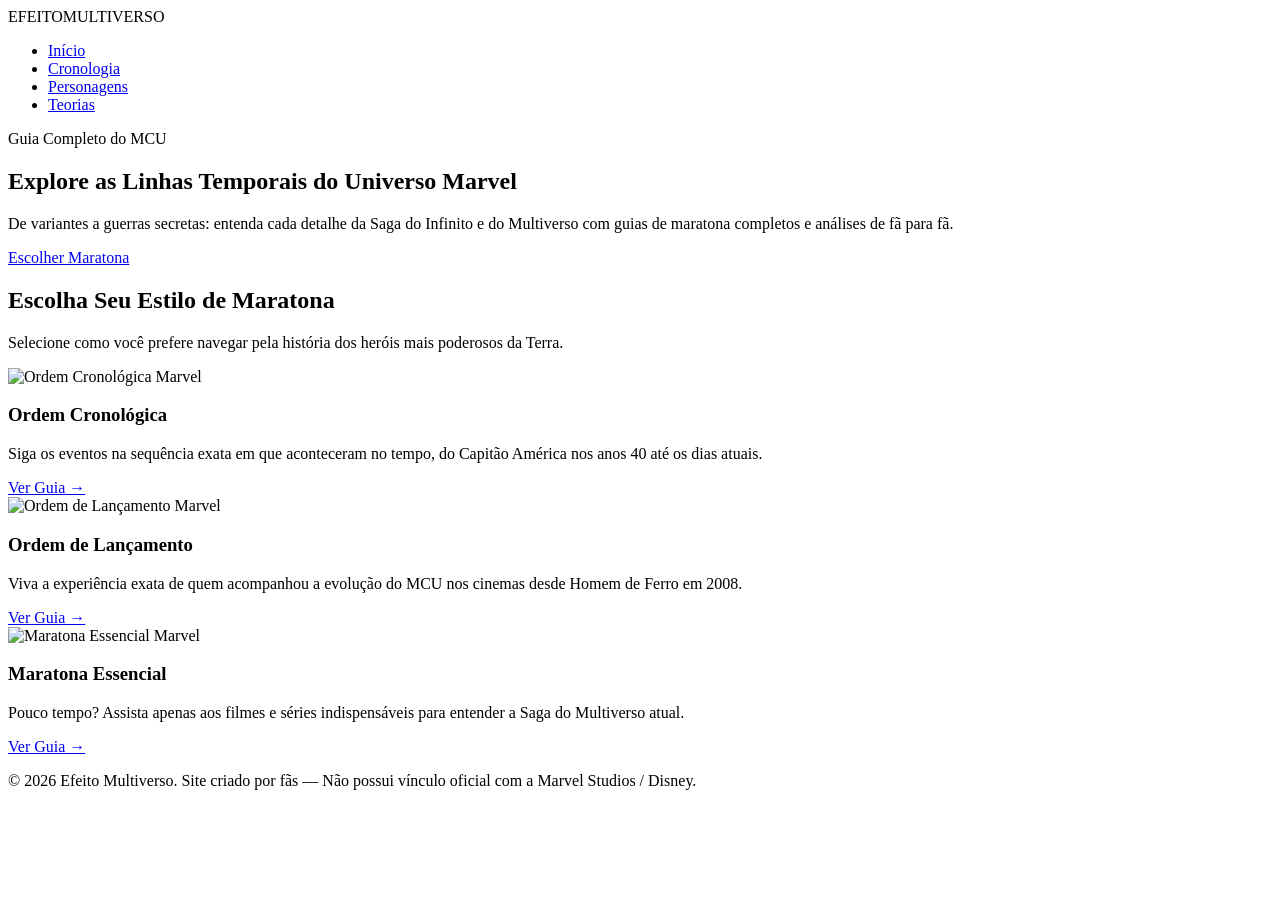
==== index.html @ 7e807985 "confirma" ====
<!DOCTYPE html>
<html lang="pt-BR">
<head>
  <meta charset="UTF-8">
  <meta name="viewport" content="width=device-width, initial-scale=1.0">
  <title>Efeito Multiverso | O Seu Guia do MCU</title>
  <link rel="stylesheet" href="css/style.css">
  <!-- Fonte do Google Fonts (Inter e Orbitron para um ar de Multiverso/Sci-Fi) -->
  <link rel="preconnect" href="https://fonts.googleapis.com">
  <link rel="preconnect" href="https://fonts.gstatic.com" crossorigin>
  <link href="https://fonts.googleapis.com/css2?family=Inter:wght@400;600;800&family=Orbitron:wght@700;900&display=swap" rel="stylesheet">
</head>
<body>

  <!-- NAVEGAÇÃO -->
  <header class="navbar">
    <div class="logo">
      <span>EFEITO</span>MULTIVERSO
    </div>
    <nav>
      <ul class="nav-links">
        <li><a href="index.html" class="active">Início</a></li>
        <li><a href="cronologia.html">Cronologia</a></li>
        <li><a href="personagens.html">Personagens</a></li>
        <li><a href="teorias.html">Teorias</a></li>
      </ul>
    </nav>
  </header>

  <!-- BANNER PRINCIPAL (HERO) -->
  <section class="hero">
    <div class="hero-content">
      <span class="badge">Guia Completo do MCU</span>
      <h1>Explore as Linhas Temporais do Universo Marvel</h1>
      <p>
        De variantes a guerras secretas: entenda cada detalhe da Saga do Infinito e do Multiverso com guias de maratona completos e análises de fã para fã.
      </p>
      <a href="#maratonas" class="btn-primary">Escolher Maratona</a>
    </div>
  </section>

  <!-- SEÇÃO DE MARATONAS (DESTAQUE) -->
  <section id="maratonas" class="maratonas-section">
    <div class="section-header">
      <h2>Escolha Seu Estilo de Maratona</h2>
      <p>Selecione como você prefere navegar pela história dos heróis mais poderosos da Terra.</p>
    </div>

    <div class="cards-grid">
      <!-- Card 1: Ordem Cronológica -->
      <div class="card">
        <div class="card-img-wrapper">
          <!-- Subsitua o caminho da imagem quando tiver suas fotos -->
          <img src="assets/images/ordem-cronologica.jpg" alt="Ordem Cronológica Marvel">
        </div>
        <div class="card-body">
          <h3>Ordem Cronológica</h3>
          <p>Siga os eventos na sequência exata em que aconteceram no tempo, do Capitão América nos anos 40 até os dias atuais.</p>
          <a href="cronologia.html?modo=cronologica" class="card-btn">Ver Guia →</a>
        </div>
      </div>

      <!-- Card 2: Ordem de Lançamento -->
      <div class="card">
        <div class="card-img-wrapper">
          <img src="assets/images/ordem-lancamento.jpg" alt="Ordem de Lançamento Marvel">
        </div>
        <div class="card-body">
          <h3>Ordem de Lançamento</h3>
          <p>Viva a experiência exata de quem acompanhou a evolução do MCU nos cinemas desde Homem de Ferro em 2008.</p>
          <a href="cronologia.html?modo=lancamento" class="card-btn">Ver Guia →</a>
        </div>
      </div>

      <!-- Card 3: Maratona Rápida / Essenciais -->
      <div class="card">
        <div class="card-img-wrapper">
          <img src="assets/images/maratona-rapida.jpg" alt="Maratona Essencial Marvel">
        </div>
        <div class="card-body">
          <h3>Maratona Essencial</h3>
          <p>Pouco tempo? Assista apenas aos filmes e séries indispensáveis para entender a Saga do Multiverso atual.</p>
          <a href="cronologia.html?modo=essencial" class="card-btn">Ver Guia →</a>
        </div>
      </div>
    </div>
  </section>

  <!-- RODAPÉ -->
  <footer>
    <p>&copy; 2026 Efeito Multiverso. Site criado por fãs — Não possui vínculo oficial com a Marvel Studios / Disney.</p>
  </footer>

  <script src="js/script.js"></script>
</body>
</html>
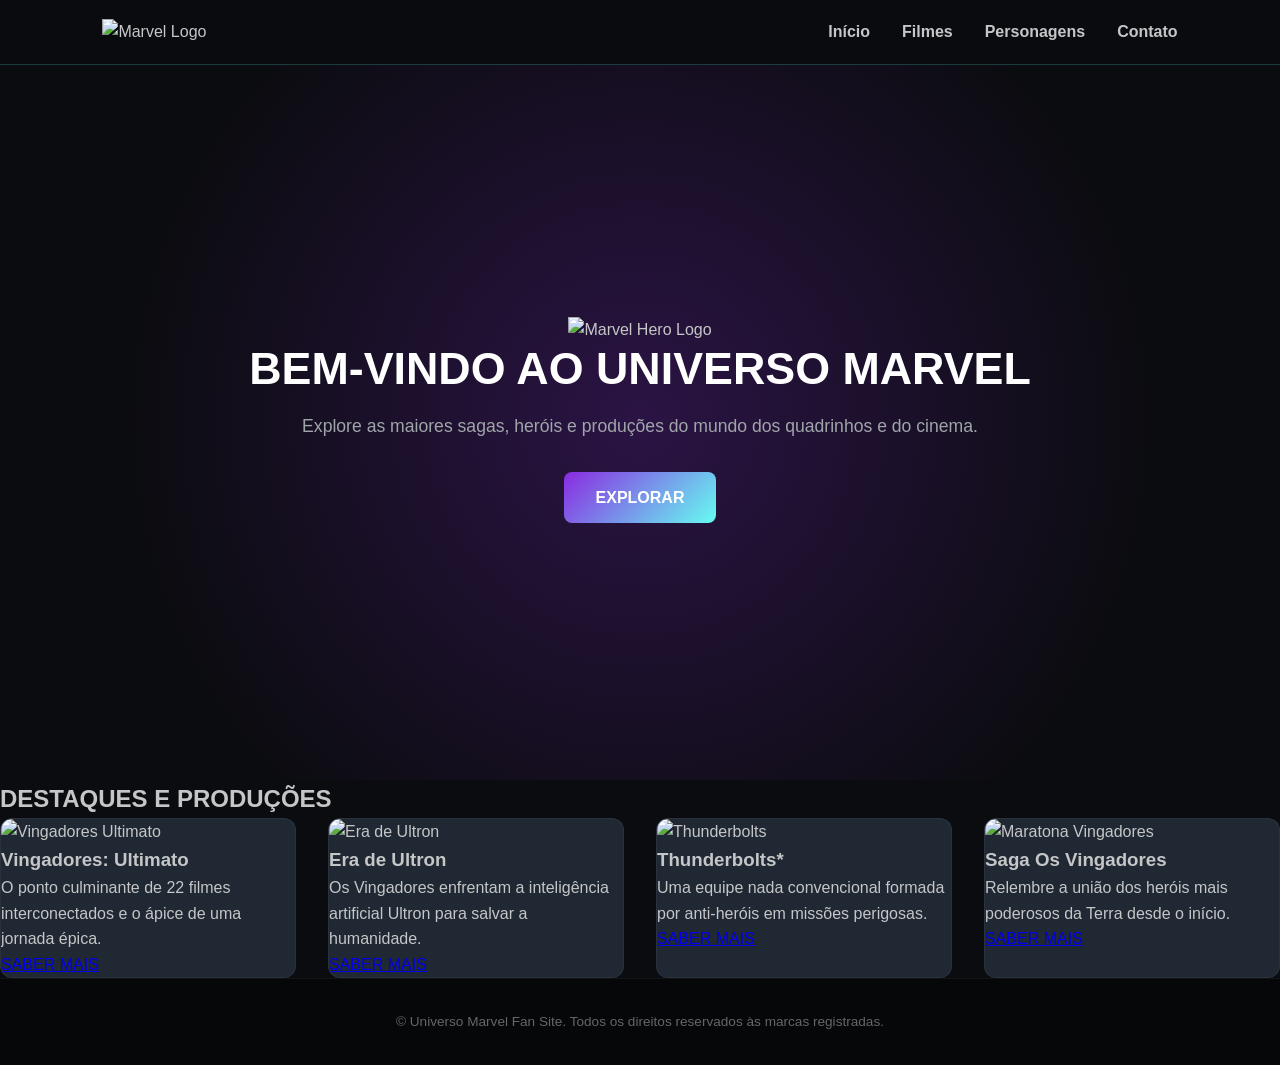
==== commit dfc5c590: "Update index.html" ====
--- a/index.html
+++ b/index.html
@@ -3,94 +3,103 @@
 <head>
   <meta charset="UTF-8">
   <meta name="viewport" content="width=device-width, initial-scale=1.0">
-  <title>Efeito Multiverso | O Seu Guia do MCU</title>
-  <link rel="stylesheet" href="css/style.css">
-  <!-- Fonte do Google Fonts (Inter e Orbitron para um ar de Multiverso/Sci-Fi) -->
+  <title>Universo Marvel</title>
+  <link rel="stylesheet" href="style.css">
+  <!-- Fonte Roboto para visual moderno -->
   <link rel="preconnect" href="https://fonts.googleapis.com">
   <link rel="preconnect" href="https://fonts.gstatic.com" crossorigin>
-  <link href="https://fonts.googleapis.com/css2?family=Inter:wght@400;600;800&family=Orbitron:wght@700;900&display=swap" rel="stylesheet">
+  <link href="https://fonts.googleapis.com/css2?family=Roboto:ital,wght@0,400;0,700;0,900;1,900&display=swap" rel="stylesheet">
 </head>
 <body>
 
-  <!-- NAVEGAÇÃO -->
+  <!-- HEADER / NAVBAR -->
   <header class="navbar">
-    <div class="logo">
-      <span>EFEITO</span>MULTIVERSO
+    <div class="logo-container">
+      <img src="https://upload.wikimedia.org/wikipedia/commons/b/b9/Marvel_Logo.svg?utm_source=pt.wikipedia.org&utm_campaign=index&utm_content=original" alt="Marvel Logo" class="nav-logo">
     </div>
     <nav>
       <ul class="nav-links">
-        <li><a href="index.html" class="active">Início</a></li>
-        <li><a href="cronologia.html">Cronologia</a></li>
-        <li><a href="personagens.html">Personagens</a></li>
-        <li><a href="teorias.html">Teorias</a></li>
+        <li><a href="#">Início</a></li>
+        <li><a href="#">Filmes</a></li>
+        <li><a href="#">Personagens</a></li>
+        <li><a href="#">Contato</a></li>
       </ul>
     </nav>
   </header>
 
-  <!-- BANNER PRINCIPAL (HERO) -->
+  <!-- HERO SECTION -->
   <section class="hero">
+    <div class="hero-overlay"></div>
     <div class="hero-content">
-      <span class="badge">Guia Completo do MCU</span>
-      <h1>Explore as Linhas Temporais do Universo Marvel</h1>
-      <p>
-        De variantes a guerras secretas: entenda cada detalhe da Saga do Infinito e do Multiverso com guias de maratona completos e análises de fã para fã.
-      </p>
-      <a href="#maratonas" class="btn-primary">Escolher Maratona</a>
+      <img src="https://upload.wikimedia.org/wikipedia/commons/b/b9/Marvel_Logo.svg?utm_source=pt.wikipedia.org&utm_campaign=index&utm_content=original" alt="Marvel Hero Logo" class="hero-logo">
+      <h1>BEM-VINDO AO UNIVERSO MARVEL</h1>
+      <p>Explore as maiores sagas, heróis e produções do mundo dos quadrinhos e do cinema.</p>
+      <a href="#destaques" class="btn-primary">EXPLORAR</a>
     </div>
   </section>
 
-  <!-- SEÇÃO DE MARATONAS (DESTAQUE) -->
-  <section id="maratonas" class="maratonas-section">
-    <div class="section-header">
-      <h2>Escolha Seu Estilo de Maratona</h2>
-      <p>Selecione como você prefere navegar pela história dos heróis mais poderosos da Terra.</p>
-    </div>
+  <!-- SEÇÃO DE DESTAQUES (GRID DE CARDS) -->
+  <section id="destaques" class="destaques-section">
+    <h2 class="section-title">DESTAQUES E PRODUÇÕES</h2>
+    <div class="title-underline"></div>
 
     <div class="cards-grid">
-      <!-- Card 1: Ordem Cronológica -->
+
+      <!-- Card 1 -->
       <div class="card">
-        <div class="card-img-wrapper">
-          <!-- Subsitua o caminho da imagem quando tiver suas fotos -->
-          <img src="assets/images/ordem-cronologica.jpg" alt="Ordem Cronológica Marvel">
+        <div class="card-img-container">
+          <img src="https://upload.wikimedia.org/wikipedia/pt/thumb/9/9b/Avengers_Endgame.jpg/250px-Avengers_Endgame.jpg?utm_source=pt.wikipedia.org&utm_campaign=parser&utm_content=thumbnail" alt="Vingadores Ultimato">
         </div>
-        <div class="card-body">
-          <h3>Ordem Cronológica</h3>
-          <p>Siga os eventos na sequência exata em que aconteceram no tempo, do Capitão América nos anos 40 até os dias atuais.</p>
-          <a href="cronologia.html?modo=cronologica" class="card-btn">Ver Guia →</a>
+        <div class="card-content">
+          <h3>Vingadores: Ultimato</h3>
+          <p>O ponto culminante de 22 filmes interconectados e o ápice de uma jornada épica.</p>
+          <a href="#" class="card-link">SABER MAIS</a>
         </div>
       </div>
 
-      <!-- Card 2: Ordem de Lançamento -->
+      <!-- Card 2 -->
       <div class="card">
-        <div class="card-img-wrapper">
-          <img src="assets/images/ordem-lancamento.jpg" alt="Ordem de Lançamento Marvel">
+        <div class="card-img-container">
+          <img src="https://lumiere-a.akamaihd.net/v1/images/au_marvel_theavengers_ageofultron_movie_poster_5705ee77.jpeg?region=3,0,537,578" alt="Era de Ultron">
         </div>
-        <div class="card-body">
-          <h3>Ordem de Lançamento</h3>
-          <p>Viva a experiência exata de quem acompanhou a evolução do MCU nos cinemas desde Homem de Ferro em 2008.</p>
-          <a href="cronologia.html?modo=lancamento" class="card-btn">Ver Guia →</a>
+        <div class="card-content">
+          <h3>Era de Ultron</h3>
+          <p>Os Vingadores enfrentam a inteligência artificial Ultron para salvar a humanidade.</p>
+          <a href="#" class="card-link">SABER MAIS</a>
         </div>
       </div>
 
-      <!-- Card 3: Maratona Rápida / Essenciais -->
+      <!-- Card 3 -->
       <div class="card">
-        <div class="card-img-wrapper">
-          <img src="assets/images/maratona-rapida.jpg" alt="Maratona Essencial Marvel">
+        <div class="card-img-container">
+          <img src="https://rollingstone.com.br/wp-content/uploads/2025/02/os-thunderbolts-substituem-os-vingadores-em-novo-trailer-do-filme-da-marvel.jpg" alt="Thunderbolts">
         </div>
-        <div class="card-body">
-          <h3>Maratona Essencial</h3>
-          <p>Pouco tempo? Assista apenas aos filmes e séries indispensáveis para entender a Saga do Multiverso atual.</p>
-          <a href="cronologia.html?modo=essencial" class="card-btn">Ver Guia →</a>
+        <div class="card-content">
+          <h3>Thunderbolts*</h3>
+          <p>Uma equipe nada convencional formada por anti-heróis em missões perigosas.</p>
+          <a href="#" class="card-link">SABER MAIS</a>
         </div>
       </div>
+
+      <!-- Card 4 -->
+      <div class="card">
+        <div class="card-img-container">
+          <img src="https://www.claro.com.br/files/104379/760x520/e1d6c072c5/banner-blog-mobile-tv-assistir-os-vingadores.png" alt="Maratona Vingadores">
+        </div>
+        <div class="card-content">
+          <h3>Saga Os Vingadores</h3>
+          <p>Relembre a união dos heróis mais poderosos da Terra desde o início.</p>
+          <a href="#" class="card-link">SABER MAIS</a>
+        </div>
+      </div>
+
     </div>
   </section>
 
   <!-- RODAPÉ -->
-  <footer>
-    <p>&copy; 2026 Efeito Multiverso. Site criado por fãs — Não possui vínculo oficial com a Marvel Studios / Disney.</p>
+  <footer class="footer">
+    <p>&copy; Universo Marvel Fan Site. Todos os direitos reservados às marcas registradas.</p>
   </footer>
 
-  <script src="js/script.js"></script>
 </body>
 </html>
--- a/style.css
+++ b/style.css
@@ -0,0 +1,325 @@
+/* RESET BÁSICO E VARIÁVEIS */
+* {
+  margin: 0;
+  padding: 0;
+  box-sizing: border-box;
+}
+
+:root {
+  --bg-dark: #0b0c10;
+  --bg-card: #1f2833;
+  --accent-cyan: #66fcf1;
+  --accent-purple: #8a2be2;
+  --text-light: #ffffff;
+  --text-muted: #c5c6c7;
+}
+
+body {
+  font-family: 'Inter', sans-serif;
+  background-color: var(--bg-dark);
+  color: var(--text-muted);
+  line-height: 1.6;
+}
+
+/* NAVBAR */
+.navbar {
+  display: flex;
+  justify-content: space-between;
+  align-items: center;
+  padding: 1.2rem 8%;
+  background: rgba(11, 12, 16, 0.9);
+  backdrop-filter: blur(10px);
+  position: fixed;
+  top: 0;
+  width: 100%;
+  z-index: 1000;
+  border-bottom: 1px solid rgba(102, 252, 241, 0.2);
+}
+
+.logo {
+  font-family: 'Orbitron', sans-serif;
+  font-size: 1.4rem;
+  font-weight: 900;
+  color: var(--accent-cyan);
+  letter-spacing: 2px;
+}
+
+.logo span {
+  color: var(--accent-purple);
+}
+
+.nav-links {
+  display: flex;
+  list-style: none;
+  gap: 2rem;
+}
+
+.nav-links a {
+  color: var(--text-muted);
+  text-decoration: none;
+  font-weight: 600;
+  transition: color 0.3s;
+}
+
+.nav-links a:hover,
+.nav-links a.active {
+  color: var(--accent-cyan);
+  text-shadow: 0 0 8px rgba(102, 252, 241, 0.6);
+}
+
+/* HERO SECTION */
+.hero {
+  height: 80vh;
+  display: flex;
+  align-items: center;
+  justify-content: center;
+  text-align: center;
+  padding: 0 8%;
+  margin-top: 60px;
+  background: radial-gradient(circle at center, rgba(138, 43, 226, 0.25) 0%, rgba(11, 12, 16, 1) 70%);
+}
+
+.hero-content {
+  max-width: 800px;
+}
+
+.badge {
+  display: inline-block;
+  background: rgba(102, 252, 241, 0.1);
+  color: var(--accent-cyan);
+  padding: 0.4rem 1rem;
+  border-radius: 20px;
+  border: 1px solid var(--accent-cyan);
+  font-size: 0.85rem;
+  margin-bottom: 1.5rem;
+  font-weight: 600;
+}
+
+.hero h1 {
+  font-family: 'Orbitron', sans-serif;
+  font-size: 2.8rem;
+  color: var(--text-light);
+  margin-bottom: 1rem;
+  line-height: 1.2;
+}
+
+.hero p {
+  font-size: 1.1rem;
+  margin-bottom: 2rem;
+  color: #a0a5aa;
+}
+
+.btn-primary {
+  display: inline-block;
+  background: linear-gradient(135deg, var(--accent-purple), var(--accent-cyan));
+  color: var(--text-light);
+  padding: 0.8rem 2rem;
+  border-radius: 8px;
+  text-decoration: none;
+  font-weight: 800;
+  transition: transform 0.3s, box-shadow 0.3s;
+}
+
+.btn-primary:hover {
+  transform: translateY(-3px);
+  box-shadow: 0 0 15px rgba(102, 252, 241, 0.5);
+}
+
+/* SEÇÃO DE MARATONAS E CARDS */
+.maratonas-section, .timeline-section, .characters-section, .teorias-section {
+  padding: 5rem 8%;
+}
+
+.section-header, .page-header {
+  text-align: center;
+  margin-bottom: 3rem;
+}
+
+.page-header {
+  padding-top: 8rem;
+}
+
+.section-header h2, .page-header h1 {
+  font-family: 'Orbitron', sans-serif;
+  font-size: 2.2rem;
+  color: var(--text-light);
+  margin-bottom: 0.5rem;
+}
+
+.cards-grid, .characters-grid {
+  display: grid;
+  grid-template-columns: repeat(auto-fit, minmax(280px, 1fr));
+  gap: 2rem;
+}
+
+.card, .character-card {
+  background-color: var(--bg-card);
+  border-radius: 12px;
+  overflow: hidden;
+  border: 1px solid rgba(255, 255, 255, 0.05);
+  transition: transform 0.3s, border-color 0.3s, box-shadow 0.3s;
+}
+
+.card:hover, .character-card:hover {
+  transform: translateY(-8px);
+  border-color: var(--accent-cyan);
+  box-shadow: 0 10px 25px rgba(102, 252, 241, 0.15);
+}
+
+.card-img-wrapper, .char-img-wrapper {
+  height: 200px;
+  background-color: #121820;
+  overflow: hidden;
+  position: relative;
+}
+
+.card-img-wrapper img, .char-img-wrapper img {
+  width: 100%;
+  height: 100%;
+  object-fit: cover;
+  transition: transform 0.5s;
+}
+
+.card-body, .char-body {
+  padding: 1.5rem;
+}
+
+.card-body h3, .char-body h3 {
+  color: var(--text-light);
+  font-size: 1.3rem;
+  margin-bottom: 0.8rem;
+}
+
+.card-btn {
+  color: var(--accent-cyan);
+  text-decoration: none;
+  font-weight: 600;
+}
+
+/* FILTROS E BUSCA */
+.filter-container {
+  display: flex;
+  justify-content: center;
+  gap: 1rem;
+  flex-wrap: wrap;
+  margin-top: 2rem;
+}
+
+.filter-btn {
+  background: var(--bg-card);
+  color: var(--text-muted);
+  border: 1px solid rgba(255, 255, 255, 0.1);
+  padding: 0.6rem 1.4rem;
+  border-radius: 20px;
+  cursor: pointer;
+  font-weight: 600;
+  transition: all 0.3s;
+}
+
+.filter-btn:hover, .filter-btn.active {
+  background: var(--accent-cyan);
+  color: var(--bg-dark);
+  box-shadow: 0 0 12px rgba(102, 252, 241, 0.4);
+}
+
+#characterSearch {
+  width: 100%;
+  max-width: 500px;
+  padding: 0.8rem 1.2rem;
+  background-color: var(--bg-card);
+  border: 1px solid rgba(102, 252, 241, 0.3);
+  border-radius: 25px;
+  color: var(--text-light);
+  font-size: 1rem;
+  outline: none;
+  margin-bottom: 1.5rem;
+}
+
+/* CRONOLOGIA TIMELINE */
+.timeline-container {
+  max-width: 850px;
+  margin: 0 auto;
+  display: flex;
+  flex-direction: column;
+  gap: 1.5rem;
+}
+
+.timeline-item {
+  background-color: var(--bg-card);
+  border-left: 4px solid var(--accent-purple);
+  padding: 1.5rem;
+  border-radius: 0 10px 10px 0;
+  transition: transform 0.3s, border-color 0.3s;
+}
+
+.timeline-item:hover {
+  transform: translateX(8px);
+  border-left-color: var(--accent-cyan);
+}
+
+.timeline-tag {
+  font-size: 0.75rem;
+  font-weight: 800;
+  color: var(--accent-cyan);
+  text-transform: uppercase;
+}
+
+/* PERSONAGENS BADGES */
+.char-badge {
+  position: absolute;
+  top: 12px;
+  right: 12px;
+  padding: 0.3rem 0.8rem;
+  border-radius: 12px;
+  font-size: 0.75rem;
+  font-weight: 800;
+  text-transform: uppercase;
+}
+
+.heroi-badge { background-color: rgba(102, 252, 241, 0.9); color: #0b0c10; }
+.vilao-badge { background-color: rgba(255, 75, 75, 0.9); color: #ffffff; }
+.antiheroi-badge { background-color: rgba(138, 43, 226, 0.9); color: #ffffff; }
+
+.real-name {
+  display: block;
+  font-size: 0.85rem;
+  color: var(--accent-cyan);
+  margin-bottom: 0.8rem;
+}
+
+/* TEORIAS */
+.teorias-grid {
+  display: flex;
+  flex-direction: column;
+  gap: 2rem;
+  max-width: 900px;
+  margin: 0 auto;
+}
+
+.teoria-card {
+  background-color: var(--bg-card);
+  padding: 2rem;
+  border-radius: 12px;
+  border: 1px solid rgba(138, 43, 226, 0.3);
+}
+
+.teoria-badge {
+  display: inline-block;
+  background-color: rgba(138, 43, 226, 0.2);
+  color: var(--accent-cyan);
+  padding: 0.3rem 0.8rem;
+  border-radius: 15px;
+  font-size: 0.75rem;
+  font-weight: 700;
+  margin-bottom: 1rem;
+}
+
+/* FOOTER */
+footer {
+  text-align: center;
+  padding: 2rem;
+  background-color: #060709;
+  border-top: 1px solid rgba(255, 255, 255, 0.05);
+  font-size: 0.85rem;
+  color: #666;
+}
